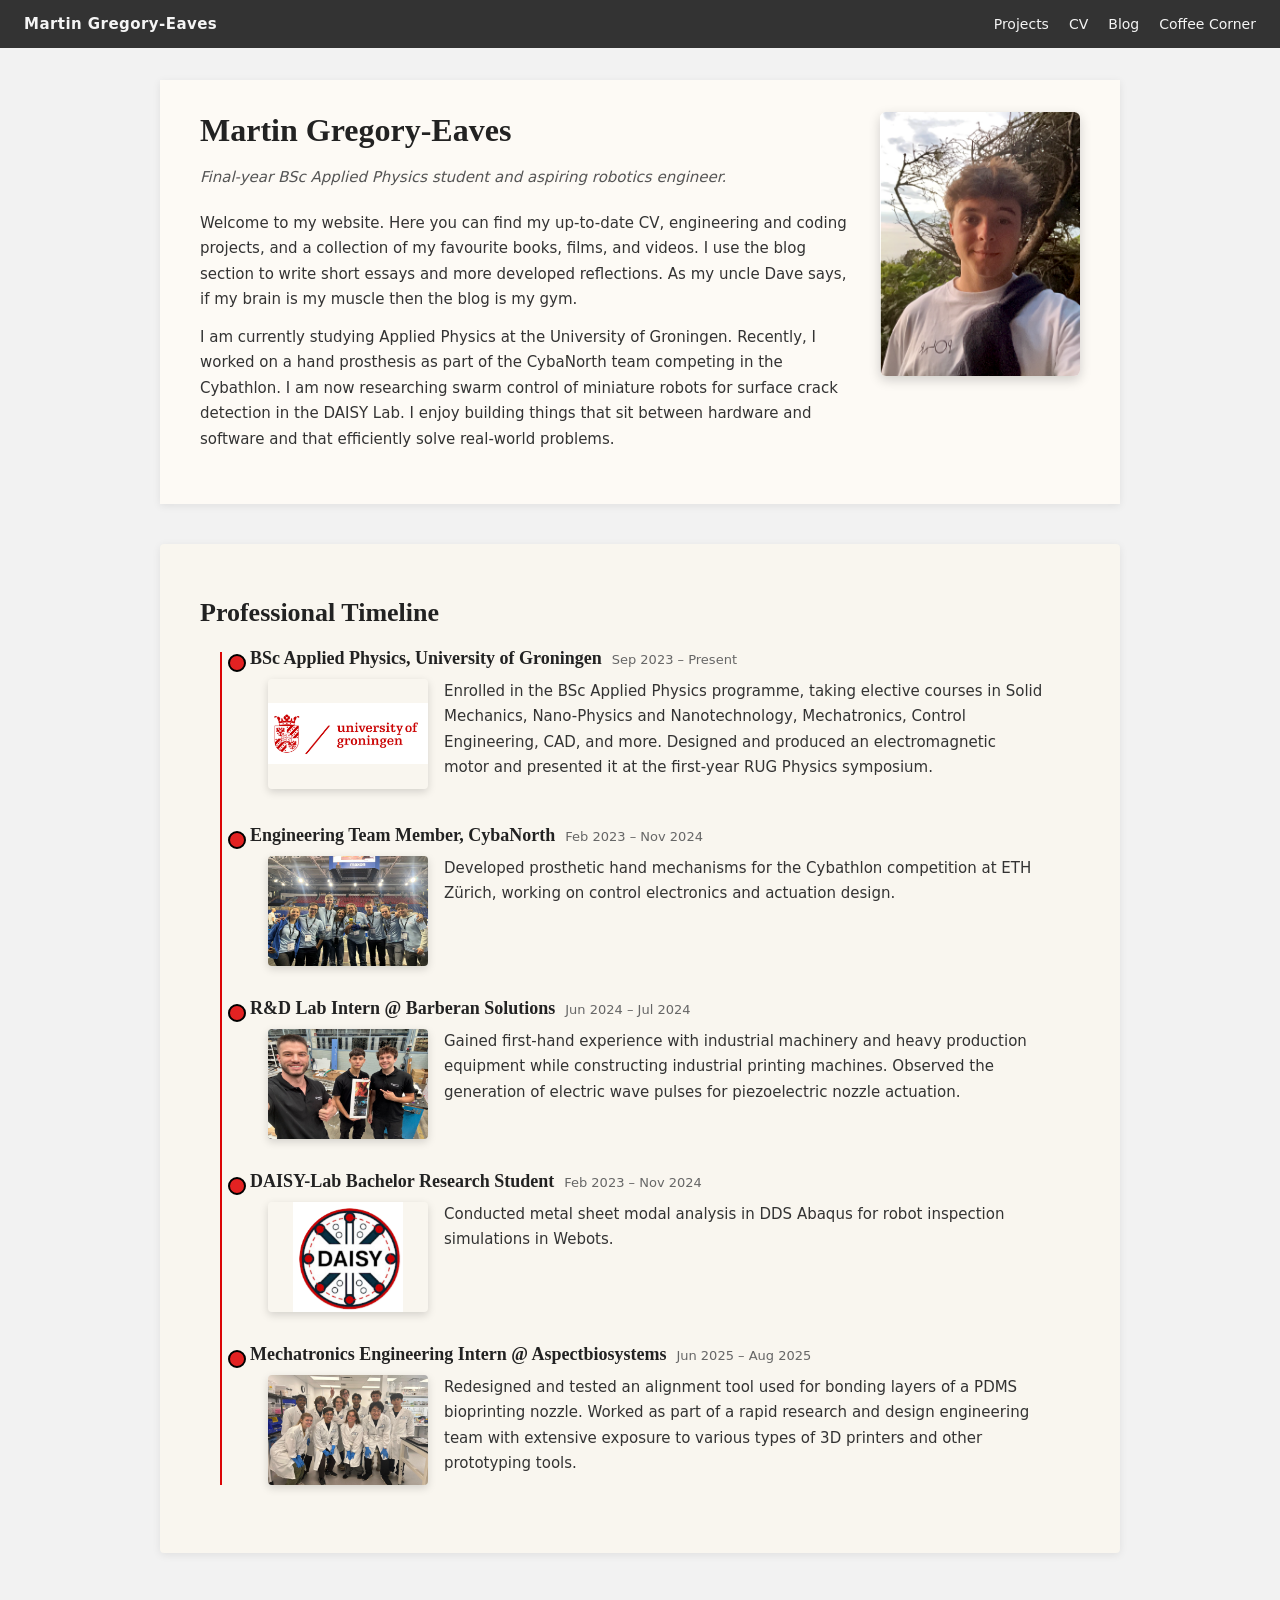
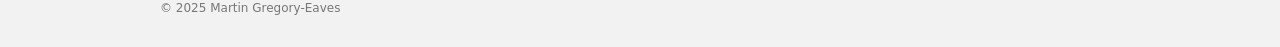
==== index.html @ 1cb5c02c "added DOS project" ====
<!DOCTYPE html>
<html lang="en">
<head>
  <meta charset="UTF-8" />
  <meta name="viewport" content="width=device-width, initial-scale=1.0" />
  <title>Martin Gregory-Eaves</title>
  <style>
    /* ---------- GLOBAL ---------- */
    :root {
      --bg-page: #f2f2f2;
      --bg-content: #fdfaf5;
      --header-bg: #333333;
      --header-text: #f5f5f5;
      --accent: #1e6bb8;
    }

    body {
      margin: 0;
      font-family: -apple-system, BlinkMacSystemFont, "Segoe UI", system-ui, sans-serif;
      background: var(--bg-page);
      color: #222;
    }

    a {
      color: var(--accent);
      text-decoration: none;
    }

    a:hover {
      text-decoration: underline;
    }

    /* ---------- HEADER / NAV ---------- */
    .site-header {
      background: var(--header-bg);
      color: var(--header-text);
      padding: 12px 24px;
      display: flex;
      align-items: center;
      justify-content: space-between;
      font-size: 15px;
    }

    .site-title {
      font-weight: 600;
      letter-spacing: 0.03em;
    }

    .nav {
      display: flex;
      gap: 20px;
    }

    .nav a {
      color: var(--header-text);
      text-decoration: none;
      padding: 4px 0;
      position: relative;
      font-size: 14px;
    }

    /* simple underline hover */
    .nav a::after {
      content: "";
      position: absolute;
      left: 0;
      bottom: -2px;
      width: 0;
      height: 2px;
      background: #ffffff;
      transition: width 0.2s ease;
    }

    .nav a:hover::after {
      width: 100%;
    }

    .nav a.active::after {
      width: 100%;
    }

    /* ---------- MAIN CONTENT ---------- */
    .content-wrapper {
      max-width: 960px;
      margin: 32px auto 40px;
      background: var(--bg-content);
      padding: 32px 40px 40px;
      box-shadow: 0 2px 8px rgba(0,0,0,0.08);
      box-sizing: border-box;
    }

    .intro {
      display: flex;
      gap: 24px;
      align-items: flex-start;
    }

    .intro-text {
      flex: 2;
    }

    .intro-photo {
      flex: 1;
      max-width: 200px;
      border-radius: 6px;
      object-fit: cover;
      filter: grayscale(10%) contrast(1.05); /* slightly “rustic” */
      box-shadow: 0 4px 12px rgba(0,0,0,0.18);
    }

    h1 {
      font-family: "Georgia", "Times New Roman", serif;
      font-weight: 700;
      font-size: 32px;
      margin: 0 0 16px;
      color: #222;
    }

    p {
      line-height: 1.7;
      font-size: 15px;
      margin: 0 0 12px;
      color: #333;
    }

    .tagline {
      font-style: italic;
      margin-bottom: 20px;
      color: #555;
    }

    /* ---------- FOOTER ---------- */
    .site-footer {
      max-width: 960px;
      margin: 0 auto 24px;
      padding: 8px 4px;
      font-size: 12px;
      color: #777;
      text-align: left;
    }

    /* ---------- RESPONSIVE ---------- */
    @media (max-width: 800px) {
      .content-wrapper {
        margin: 16px;
        padding: 24px 20px 28px;
      }
      .intro {
        flex-direction: column;
      }
      
     
      .intro-photo{
        width: clamp(160px, 35vw, 220px);
        aspect-ratio: 4 / 5;
        height: auto;
        object-fit: cover;
        flex: 0 0 auto;
        display: block;
      }

      .site-header {
        flex-direction: column;
        align-items: flex-start;
        gap: 6px;
      }
    }
    /* ===== TIMELINE BOX (SECOND BOX UNDER INTRO) ===== */

:root {
  --timeline-bg: #f9f6ef;   /* ← change this to the color you want */
}

.timeline-box {
  max-width: 960px;
  margin: 0 auto 40px;
  padding: 32px 40px;
  background: var(--timeline-bg);
  box-shadow: 0 2px 8px rgba(0,0,0,0.08);
  border-radius: 4px;
  box-sizing: border-box;
}

.timeline-title {
  font-family: "Georgia", "Times New Roman", serif;
  font-size: 26px;
  margin-bottom: 20px;
}

/* vertical line */
.timeline {
  position: relative;
  margin-left: 20px;   /* more space */
  padding-left: 20px;  /* more padding */
}


.timeline::before {
  content: "";
  position: absolute;
  left: 0;
  top: 4px;
  bottom: 4px;
  width: 2px;
  background: #db0505;
}

.timeline-item {
  position: relative;
  margin-bottom: 32px;
}
/* move title + date to the right of the marker */
.timeline-header {
  display: flex;
  align-items: baseline;
  gap: 12px;
  margin-bottom: 10px;
  margin-left: 10px;      /* <-- key line */
}

/* move the image + paragraph to line up under the title */
.timeline-body {
  display: flex;
  gap: 16px;
  align-items: flex-start;
  margin-left: 28px;      /* <-- key line */
}


.timeline-marker {
  position: absolute;
  left: -12px;        /* slightly left for more room */
  top: 6px;
  width: 14px;
  height: 14px;
  border-radius: 50%;
  background: rgb(227, 34, 34);   /* bullet is now black */
  border: 2px solid black;
}


/* title + date */
.timeline-header {
  display: flex;
  gap: 10px;
  align-items: baseline;
  margin-bottom: 10px;
}

.timeline-header h3 {
  font-family: "Georgia", serif;
  margin: 0;
  font-size: 18px;
}

.timeline-date {
  font-size: 13px;
  color: #666;
}

/* body layout */
.timeline-body {
  display: flex;
  gap: 16px;
  align-items: flex-start;
}

.timeline-img-cont {
  width: 160px;
  height: 110px;
  object-fit: contain;
  border-radius: 4px;
  box-shadow: 0 3px 8px rgba(0,0,0,0.15);
}
.timeline-img-fit {
  width: 160px;
  height: 110px;
  object-fit: fit;
  border-radius: 4px;
  box-shadow: 0 3px 8px rgba(0,0,0,0.15);
}

.timeline-text {
  font-size: 15px;
  line-height: 1.7;
  max-width: 600px;
  color: #333;
}

/* responsive */
@media (max-width: 800px) {
  .timeline-box {
    padding: 24px 20px;
    margin: 16px;
  }
  .timeline-body {
    flex-direction: column;
  }
  .timeline-img {
    width: 100%;
    max-width: 300px;
  }
}

  </style>
</head>
<body>

  <!-- TOP BAR -->
  <header class="site-header">
    <div class="site-title">Martin Gregory-Eaves</div>
    <nav class="nav">
      <a href="projetcts.html ">Projects</a>
      <a href="cv.html">CV</a>
      <a href="blog.html">Blog</a>
      <a href="Coffee_corner.html">Coffee Corner</a>
    </nav>
  </header>

  <!-- MAIN CARD -->
  <main class="content-wrapper">
    <article class="intro">
      <div class="intro-text">
        <h1>Martin Gregory-Eaves</h1>
        <p class="tagline">
          Final-year BSc Applied Physics student and aspiring robotics engineer.
        </p>

        <p>
          Welcome to my website. Here you can find my up-to-date CV, engineering and coding
          projects, and a collection of my favourite books, films, and videos. I use the blog
          section to write short essays and more developed reflections. As my uncle Dave says,
          if my brain is my muscle then the blog is my gym.
        </p>

        <p>
          I am currently studying Applied Physics at the University of Groningen. Recently, I worked on a hand prosthesis as part of the CybaNorth team competing in the Cybathlon. I am now researching swarm control of miniature robots for surface crack detection in the DAISY Lab. I enjoy building things that sit between hardware and software and that efficiently solve real-world problems.
        </p>
      </div>

      <img src="images/croppedselfie.png" alt="Martin Gregory-Eaves" class="intro-photo" />
    </article>
  </main>
  <!-- PROFESSIONAL TIMELINE BOX -->
<section class="timeline-box">
  <h2 class="timeline-title">Professional Timeline</h2>

  <div class="timeline">

    <!-- ITEM 1 (your earliest event goes first) -->
    <div class="timeline-item">
      <div class="timeline-marker"></div>
      <div class="timeline-header">
        <h3>BSc Applied Physics, University of Groningen</h3>
        <span class="timeline-date">Sep 2023 – Present</span>
      </div>
      <div class="timeline-body">
        <img src="images/RUG_logo.png" class="timeline-img-cont">
        <p class="timeline-text">
          Enrolled in the BSc Applied Physics programme, taking elective courses in Solid Mechanics,
          Nano-Physics and Nanotechnology, Mechatronics, Control Engineering, CAD, and more. Designed and
          produced an electromagnetic motor and presented it at the first-year RUG Physics symposium.
        </p>
      </div>
    </div>

    <!-- ITEM 2 -->
    <div class="timeline-item">
      <div class="timeline-marker"></div>
      <div class="timeline-header">
        <h3>Engineering Team Member, CybaNorth</h3>
        <span class="timeline-date">Feb 2023 – Nov 2024</span>
      </div>
      <div class="timeline-body">
        <img src="images/CybaNorth.jpeg" class="timeline-img-fit">
        <p class="timeline-text">
          Developed prosthetic hand mechanisms for the Cybathlon competition at ETH Zürich,
          working on control electronics and actuation design.
        </p>
      </div>
    </div>

    <div class="timeline-item">
      <div class="timeline-marker"></div>
      <div class="timeline-header">
        <h3>R&D Lab Intern @ Barberan Solutions</h3>
        <span class="timeline-date">Jun 2024 – Jul 2024</span>
      </div>
      <div class="timeline-body">
        <img src="images/barberan.jpeg" class="timeline-img-fit">
        <p class="timeline-text">
          Gained first-hand experience with industrial machinery and heavy production equipment while constructing industrial printing machines. Observed the generation of electric wave pulses for piezoelectric nozzle actuation.
        </p>
      </div>
    </div>

    <div class="timeline-item">
      <div class="timeline-marker"></div>
      <div class="timeline-header">
        <h3>DAISY-Lab Bachelor Research Student</h3>
        <span class="timeline-date">Feb 2023 – Nov 2024</span>
      </div>
      <div class="timeline-body">
        <img src="images/DAISY_logo.png" class="timeline-img-cont">
        <p class="timeline-text">
          Conducted metal sheet modal analysis in DDS Abaqus for robot inspection simulations in Webots.
          
        </p>
      </div>
    </div>

    <!-- ITEM 3 -->
    <div class="timeline-item">
      <div class="timeline-marker"></div>
      <div class="timeline-header">
        <h3>Mechatronics Engineering Intern @ Aspectbiosystems</h3>
        <span class="timeline-date">Jun 2025 – Aug 2025</span>
      </div>
      <div class="timeline-body">
        <img src="images/aspect_group.jpeg" class="timeline-img-fit">
        <p class="timeline-text">
          Redesigned and tested an alignment tool used for bonding layers of a PDMS bioprinting nozzle. Worked as part of a rapid research and design engineering team with extensive exposure to various types of 3D printers and other prototyping tools.
        </p>
      </div>
    </div>

  </div>
</section>


  <footer class="site-footer">
    © 2025 Martin Gregory-Eaves
  </footer>

</body>
</html>
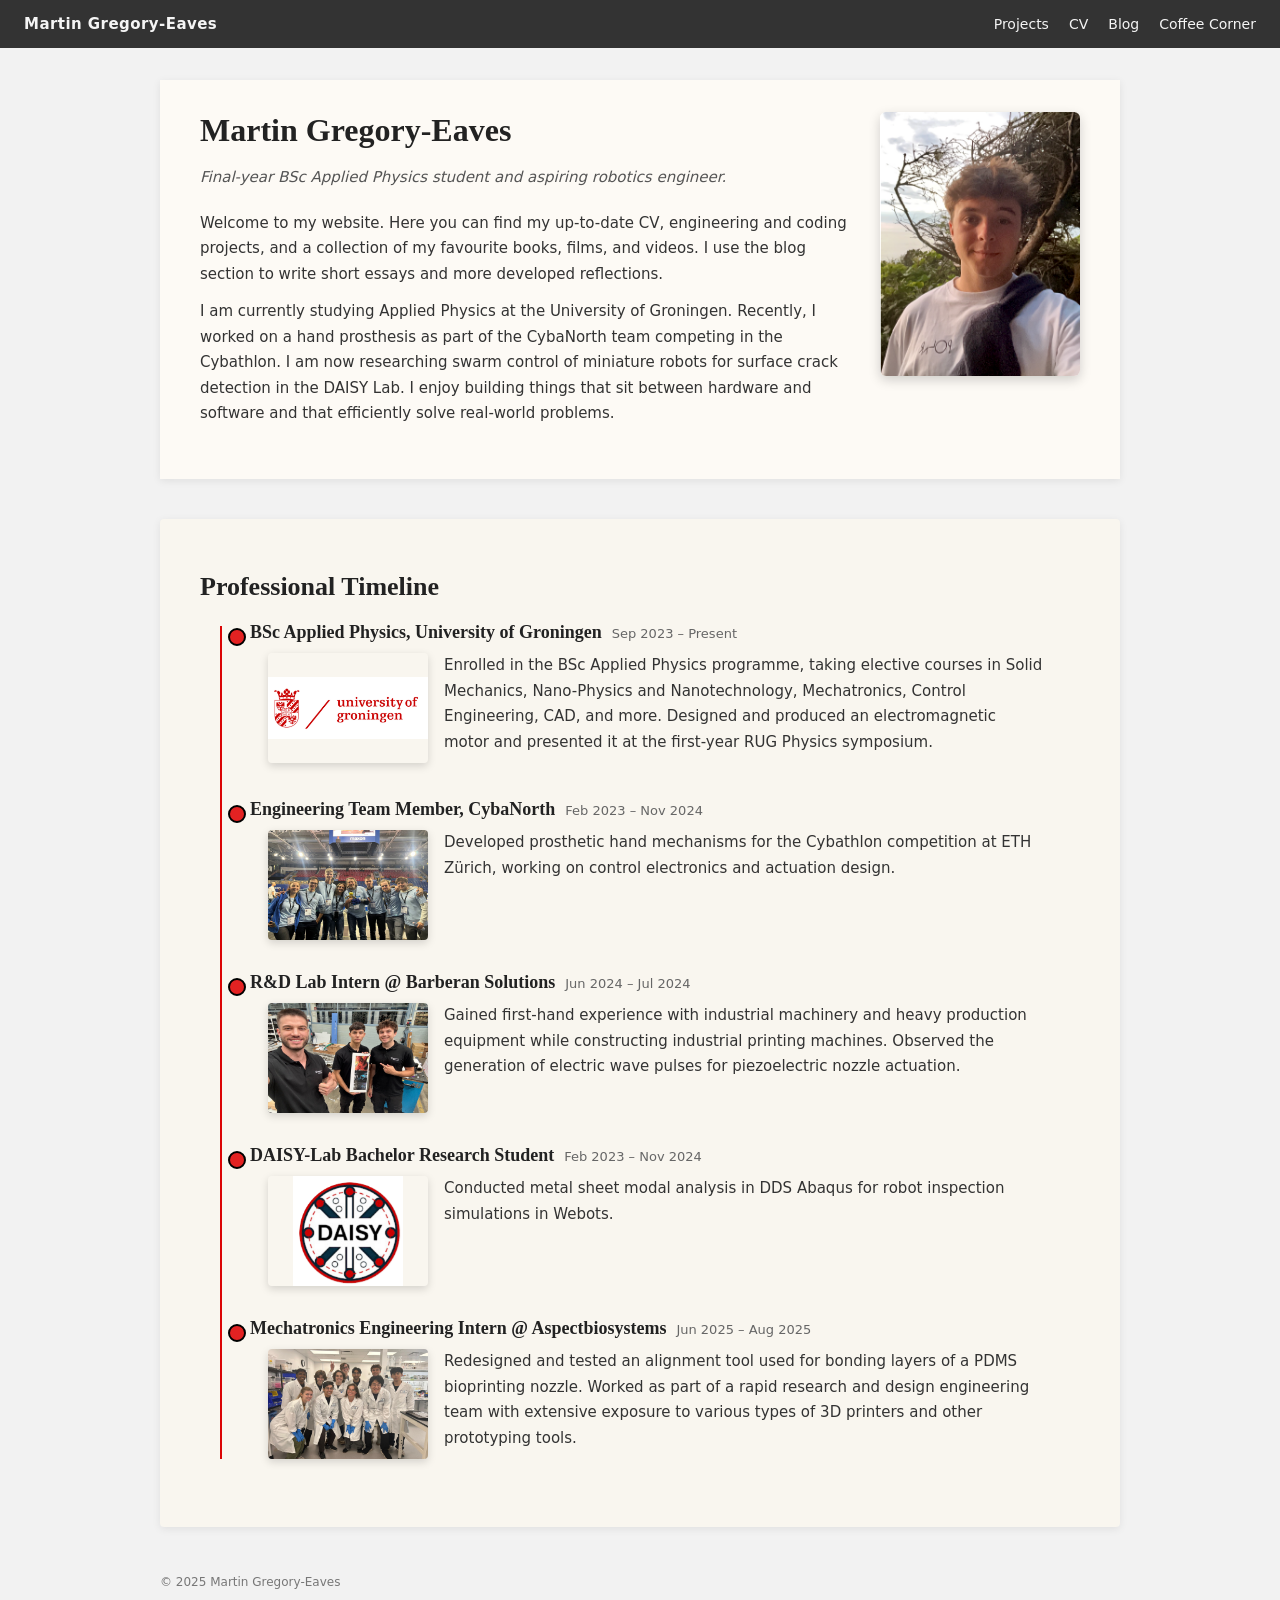
==== commit 11009e4d: "adjusted the dos bit" ====
--- a/index.html
+++ b/index.html
@@ -329,8 +329,7 @@
         <p>
           Welcome to my website. Here you can find my up-to-date CV, engineering and coding
           projects, and a collection of my favourite books, films, and videos. I use the blog
-          section to write short essays and more developed reflections. As my uncle Dave says,
-          if my brain is my muscle then the blog is my gym.
+          section to write short essays and more developed reflections.
         </p>
 
         <p>
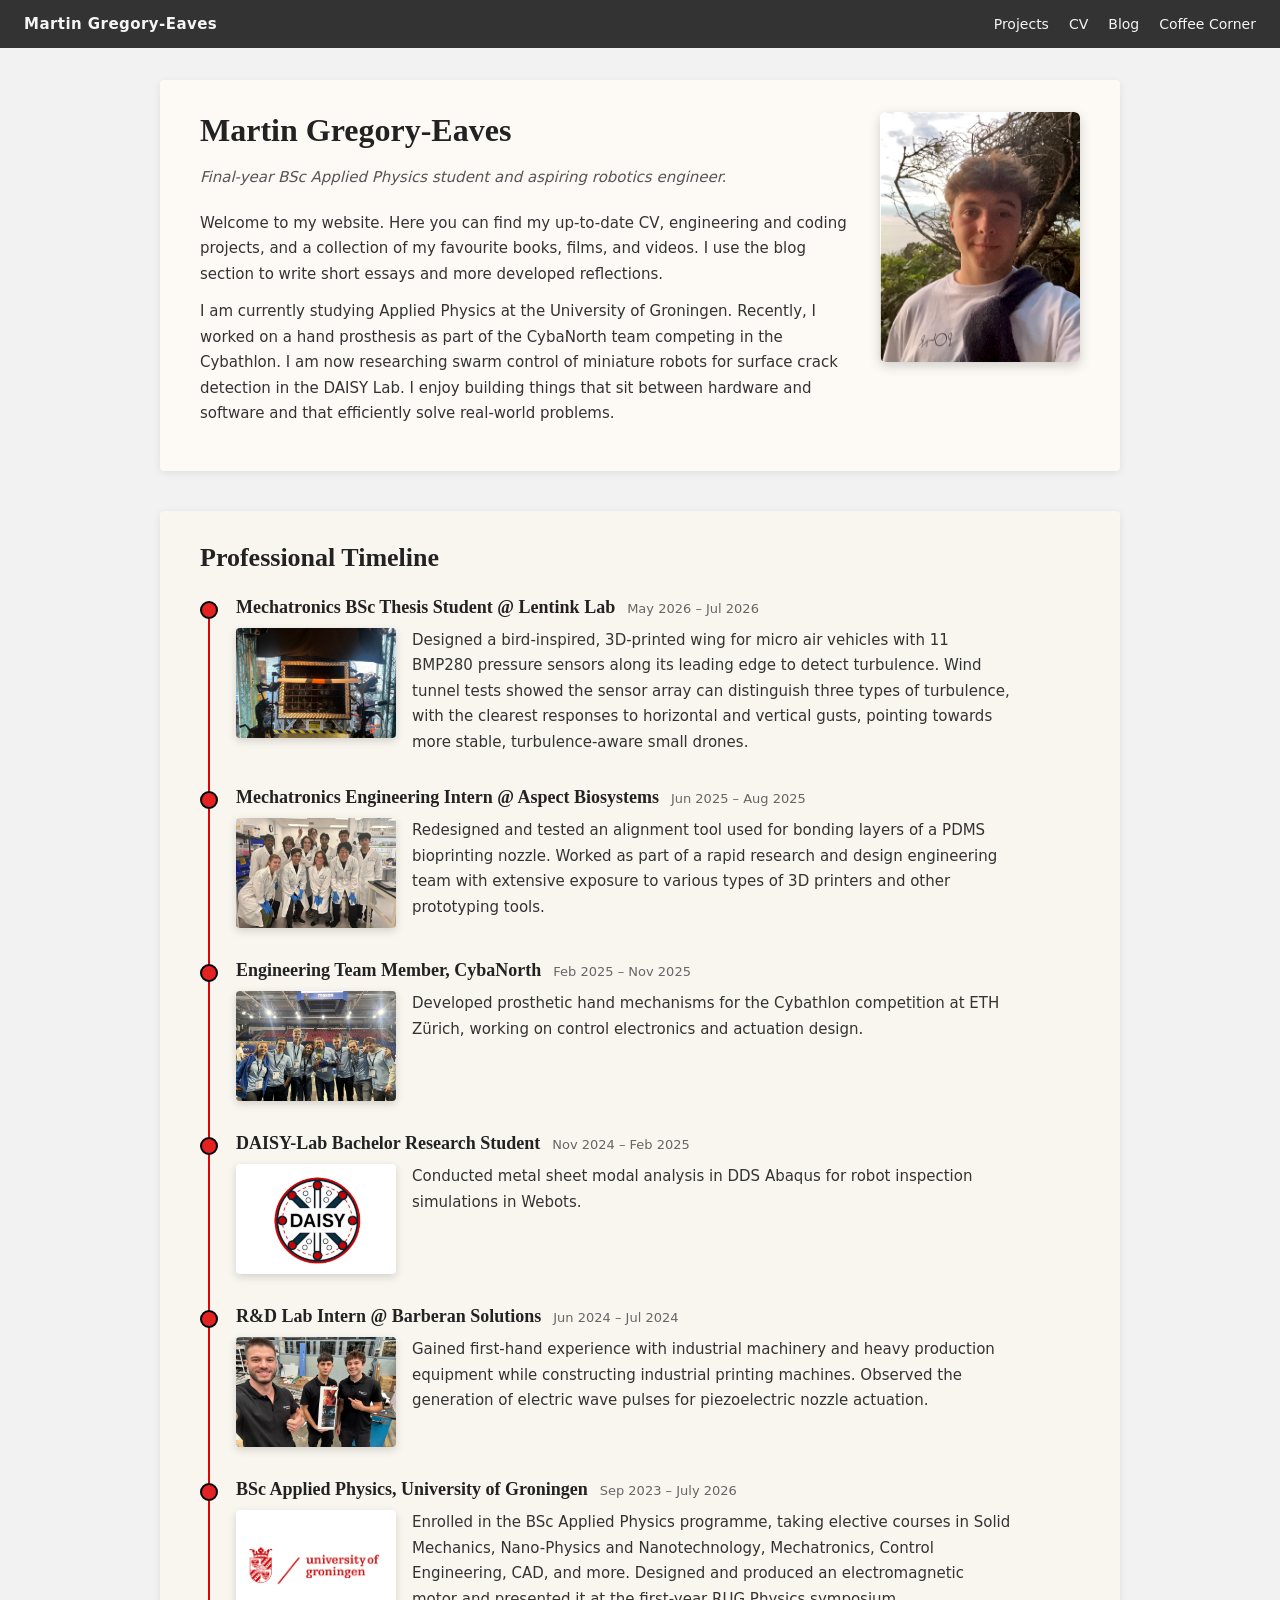
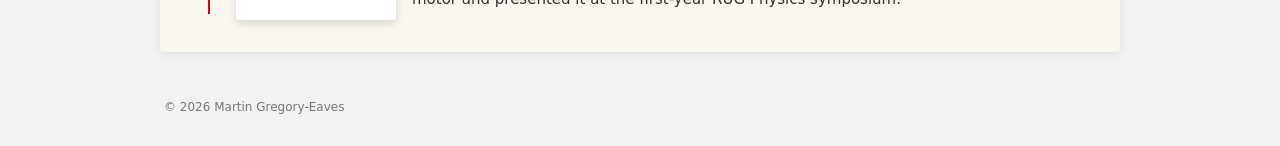
==== commit 1f374c54: "updated commit" ====
--- a/index.html
+++ b/index.html
@@ -5,20 +5,43 @@
   <meta name="viewport" content="width=device-width, initial-scale=1.0" />
   <title>Martin Gregory-Eaves</title>
   <style>
-    /* ---------- GLOBAL ---------- */
+    /* ---------- DESIGN TOKENS ---------- */
     :root {
       --bg-page: #f2f2f2;
       --bg-content: #fdfaf5;
+      --bg-timeline: #f9f6ef;
       --header-bg: #333333;
       --header-text: #f5f5f5;
       --accent: #1e6bb8;
+      --timeline-red: #db0505;
+      --text: #222;
+      --text-body: #333;
+      --text-muted: #666;
+      --shadow-card: 0 2px 8px rgba(0, 0, 0, 0.08);
+      --shadow-img: 0 3px 8px rgba(0, 0, 0, 0.15);
+      --ease: 0.2s ease;
+    }
+
+    /* ---------- GLOBAL ---------- */
+    *, *::before, *::after {
+      box-sizing: border-box;
+    }
+
+    html {
+      scroll-behavior: smooth;
     }
 
     body {
       margin: 0;
       font-family: -apple-system, BlinkMacSystemFont, "Segoe UI", system-ui, sans-serif;
       background: var(--bg-page);
-      color: #222;
+      color: var(--text);
+      -webkit-font-smoothing: antialiased;
+    }
+
+    img {
+      display: block;
+      max-width: 100%;
     }
 
     a {
@@ -30,14 +53,30 @@
       text-decoration: underline;
     }
 
+    h1, h2, h3 {
+      font-family: Georgia, "Times New Roman", serif;
+      color: var(--text);
+    }
+
+    p {
+      line-height: 1.7;
+      font-size: 15px;
+      margin: 0 0 12px;
+      color: var(--text-body);
+    }
+
     /* ---------- HEADER / NAV ---------- */
     .site-header {
+      position: sticky;
+      top: 0;
+      z-index: 10;
       background: var(--header-bg);
       color: var(--header-text);
       padding: 12px 24px;
       display: flex;
       align-items: center;
       justify-content: space-between;
+      gap: 12px;
       font-size: 15px;
     }
 
@@ -48,45 +87,51 @@
 
     .nav {
       display: flex;
+      flex-wrap: wrap;
       gap: 20px;
     }
 
     .nav a {
+      position: relative;
+      padding: 4px 0;
+      font-size: 14px;
       color: var(--header-text);
       text-decoration: none;
-      padding: 4px 0;
-      position: relative;
-      font-size: 14px;
-    }
-
-    /* simple underline hover */
+    }
+
+    /* animated underline */
     .nav a::after {
       content: "";
       position: absolute;
       left: 0;
       bottom: -2px;
-      width: 0;
+      width: 100%;
       height: 2px;
-      background: #ffffff;
-      transition: width 0.2s ease;
-    }
-
-    .nav a:hover::after {
-      width: 100%;
-    }
-
+      background: #fff;
+      transform: scaleX(0);
+      transform-origin: left;
+      transition: transform var(--ease);
+    }
+
+    .nav a:hover::after,
+    .nav a:focus-visible::after,
     .nav a.active::after {
-      width: 100%;
-    }
-
-    /* ---------- MAIN CONTENT ---------- */
+      transform: scaleX(1);
+    }
+
+    /* ---------- SHARED CARD ---------- */
+    .card {
+      max-width: 960px;
+      margin: 0 auto 40px;
+      padding: 32px 40px;
+      box-shadow: var(--shadow-card);
+      border-radius: 4px;
+    }
+
+    /* ---------- INTRO ---------- */
     .content-wrapper {
-      max-width: 960px;
-      margin: 32px auto 40px;
+      margin-top: 32px;
       background: var(--bg-content);
-      padding: 32px 40px 40px;
-      box-shadow: 0 2px 8px rgba(0,0,0,0.08);
-      box-sizing: border-box;
     }
 
     .intro {
@@ -104,29 +149,126 @@
       max-width: 200px;
       border-radius: 6px;
       object-fit: cover;
-      filter: grayscale(10%) contrast(1.05); /* slightly “rustic” */
-      box-shadow: 0 4px 12px rgba(0,0,0,0.18);
+      filter: grayscale(10%) contrast(1.05);
+      box-shadow: 0 4px 12px rgba(0, 0, 0, 0.18);
     }
 
     h1 {
-      font-family: "Georgia", "Times New Roman", serif;
+      font-size: 32px;
       font-weight: 700;
-      font-size: 32px;
       margin: 0 0 16px;
-      color: #222;
-    }
-
-    p {
-      line-height: 1.7;
-      font-size: 15px;
-      margin: 0 0 12px;
-      color: #333;
     }
 
     .tagline {
       font-style: italic;
       margin-bottom: 20px;
       color: #555;
+    }
+
+    /* ---------- TIMELINE ---------- */
+    .timeline-box {
+      background: var(--bg-timeline);
+    }
+
+    .timeline-title {
+      font-size: 26px;
+      margin: 0 0 24px;
+    }
+
+    .timeline {
+      position: relative;
+      list-style: none;
+      margin: 0 0 0 8px;
+      padding: 0 0 0 28px;
+    }
+
+    /* vertical line */
+    .timeline::before {
+      content: "";
+      position: absolute;
+      left: 0;
+      top: 6px;
+      bottom: 6px;
+      width: 2px;
+      background: var(--timeline-red);
+    }
+
+    .timeline-item {
+      position: relative;
+      margin-bottom: 32px;
+    }
+
+    .timeline-item:last-child {
+      margin-bottom: 0;
+    }
+
+    /* marker centred on the line */
+    .timeline-marker {
+      position: absolute;
+      left: -36px;          /* -28px padding + 1px line centre - 9px half marker */
+      top: 4px;
+      width: 18px;
+      height: 18px;
+      border-radius: 50%;
+      background: #e32222;
+      border: 2px solid #000;
+      transition: transform var(--ease);
+    }
+
+    .timeline-item:hover .timeline-marker {
+      transform: scale(1.15);
+    }
+
+    .timeline-header {
+      display: flex;
+      flex-wrap: wrap;
+      align-items: baseline;
+      column-gap: 12px;
+      row-gap: 2px;
+      margin-bottom: 10px;
+    }
+
+    .timeline-header h3 {
+      margin: 0;
+      font-size: 18px;
+    }
+
+    .timeline-date {
+      font-size: 13px;
+      color: var(--text-muted);
+      white-space: nowrap;
+    }
+
+    .timeline-body {
+      display: flex;
+      gap: 16px;
+      align-items: flex-start;
+    }
+
+    .timeline-img {
+      flex: 0 0 160px;
+      width: 160px;
+      height: 110px;
+      object-fit: cover;          /* photos fill the frame */
+      border-radius: 4px;
+      box-shadow: var(--shadow-img);
+      transition: transform var(--ease), box-shadow var(--ease);
+    }
+
+    .timeline-img--logo {
+      object-fit: contain;        /* logos are never cropped */
+      background: #fff;
+      padding: 8px;
+    }
+
+    .timeline-item:hover .timeline-img {
+      transform: translateY(-2px);
+      box-shadow: 0 6px 14px rgba(0, 0, 0, 0.18);
+    }
+
+    .timeline-text {
+      max-width: 600px;
+      margin: 0;
     }
 
     /* ---------- FOOTER ---------- */
@@ -136,172 +278,55 @@
       padding: 8px 4px;
       font-size: 12px;
       color: #777;
-      text-align: left;
     }
 
     /* ---------- RESPONSIVE ---------- */
     @media (max-width: 800px) {
-      .content-wrapper {
-        margin: 16px;
-        padding: 24px 20px 28px;
-      }
-      .intro {
-        flex-direction: column;
-      }
-      
-     
-      .intro-photo{
-        width: clamp(160px, 35vw, 220px);
-        aspect-ratio: 4 / 5;
-        height: auto;
-        object-fit: cover;
-        flex: 0 0 auto;
-        display: block;
-      }
-
       .site-header {
         flex-direction: column;
         align-items: flex-start;
         gap: 6px;
       }
-    }
-    /* ===== TIMELINE BOX (SECOND BOX UNDER INTRO) ===== */
-
-:root {
-  --timeline-bg: #f9f6ef;   /* ← change this to the color you want */
-}
-
-.timeline-box {
-  max-width: 960px;
-  margin: 0 auto 40px;
-  padding: 32px 40px;
-  background: var(--timeline-bg);
-  box-shadow: 0 2px 8px rgba(0,0,0,0.08);
-  border-radius: 4px;
-  box-sizing: border-box;
-}
-
-.timeline-title {
-  font-family: "Georgia", "Times New Roman", serif;
-  font-size: 26px;
-  margin-bottom: 20px;
-}
-
-/* vertical line */
-.timeline {
-  position: relative;
-  margin-left: 20px;   /* more space */
-  padding-left: 20px;  /* more padding */
-}
-
-
-.timeline::before {
-  content: "";
-  position: absolute;
-  left: 0;
-  top: 4px;
-  bottom: 4px;
-  width: 2px;
-  background: #db0505;
-}
-
-.timeline-item {
-  position: relative;
-  margin-bottom: 32px;
-}
-/* move title + date to the right of the marker */
-.timeline-header {
-  display: flex;
-  align-items: baseline;
-  gap: 12px;
-  margin-bottom: 10px;
-  margin-left: 10px;      /* <-- key line */
-}
-
-/* move the image + paragraph to line up under the title */
-.timeline-body {
-  display: flex;
-  gap: 16px;
-  align-items: flex-start;
-  margin-left: 28px;      /* <-- key line */
-}
-
-
-.timeline-marker {
-  position: absolute;
-  left: -12px;        /* slightly left for more room */
-  top: 6px;
-  width: 14px;
-  height: 14px;
-  border-radius: 50%;
-  background: rgb(227, 34, 34);   /* bullet is now black */
-  border: 2px solid black;
-}
-
-
-/* title + date */
-.timeline-header {
-  display: flex;
-  gap: 10px;
-  align-items: baseline;
-  margin-bottom: 10px;
-}
-
-.timeline-header h3 {
-  font-family: "Georgia", serif;
-  margin: 0;
-  font-size: 18px;
-}
-
-.timeline-date {
-  font-size: 13px;
-  color: #666;
-}
-
-/* body layout */
-.timeline-body {
-  display: flex;
-  gap: 16px;
-  align-items: flex-start;
-}
-
-.timeline-img-cont {
-  width: 160px;
-  height: 110px;
-  object-fit: contain;
-  border-radius: 4px;
-  box-shadow: 0 3px 8px rgba(0,0,0,0.15);
-}
-.timeline-img-fit {
-  width: 160px;
-  height: 110px;
-  object-fit: fit;
-  border-radius: 4px;
-  box-shadow: 0 3px 8px rgba(0,0,0,0.15);
-}
-
-.timeline-text {
-  font-size: 15px;
-  line-height: 1.7;
-  max-width: 600px;
-  color: #333;
-}
-
-/* responsive */
-@media (max-width: 800px) {
-  .timeline-box {
-    padding: 24px 20px;
-    margin: 16px;
-  }
-  .timeline-body {
-    flex-direction: column;
-  }
-  .timeline-img {
-    width: 100%;
-    max-width: 300px;
-  }
-}
-
+
+      .card {
+        margin: 16px;
+        padding: 24px 20px;
+      }
+
+      .intro {
+        flex-direction: column;
+      }
+
+      .intro-photo {
+        flex: 0 0 auto;
+        width: clamp(160px, 35vw, 220px);
+        max-width: none;
+        aspect-ratio: 4 / 5;
+        height: auto;
+      }
+
+      .timeline-body {
+        flex-direction: column;
+      }
+
+      .timeline-img {
+        flex: none;
+        width: 100%;
+        max-width: 300px;
+        height: auto;
+        aspect-ratio: 16 / 11;
+      }
+
+      .site-footer {
+        padding: 8px 20px;
+      }
+    }
+
+    /* respect users who prefer less motion */
+    @media (prefers-reduced-motion: reduce) {
+      html { scroll-behavior: auto; }
+      *, *::before, *::after { transition: none !important; }
+    }
   </style>
 </head>
 <body>
@@ -310,15 +335,15 @@
   <header class="site-header">
     <div class="site-title">Martin Gregory-Eaves</div>
     <nav class="nav">
-      <a href="projetcts.html ">Projects</a>
+      <a href="projetcts.html">Projects</a>
       <a href="cv.html">CV</a>
       <a href="blog.html">Blog</a>
       <a href="Coffee_corner.html">Coffee Corner</a>
     </nav>
   </header>
 
-  <!-- MAIN CARD -->
-  <main class="content-wrapper">
+  <!-- INTRO CARD -->
+  <main class="card content-wrapper">
     <article class="intro">
       <div class="intro-text">
         <h1>Martin Gregory-Eaves</h1>
@@ -333,103 +358,158 @@
         </p>
 
         <p>
-          I am currently studying Applied Physics at the University of Groningen. Recently, I worked on a hand prosthesis as part of the CybaNorth team competing in the Cybathlon. I am now researching swarm control of miniature robots for surface crack detection in the DAISY Lab. I enjoy building things that sit between hardware and software and that efficiently solve real-world problems.
+          I am currently studying Applied Physics at the University of Groningen. Recently, I worked
+          on a hand prosthesis as part of the CybaNorth team competing in the Cybathlon. I am now
+          researching swarm control of miniature robots for surface crack detection in the DAISY Lab.
+          I enjoy building things that sit between hardware and software and that efficiently solve
+          real-world problems.
         </p>
       </div>
 
-      <img src="images/croppedselfie.png" alt="Martin Gregory-Eaves" class="intro-photo" />
+      <img src="images/croppedselfie.png" alt="Martin Gregory-Eaves" class="intro-photo"
+           width="200" height="250" />
     </article>
   </main>
-  <!-- PROFESSIONAL TIMELINE BOX -->
-<section class="timeline-box">
-  <h2 class="timeline-title">Professional Timeline</h2>
-
-  <div class="timeline">
-
-    <!-- ITEM 1 (your earliest event goes first) -->
-    <div class="timeline-item">
-      <div class="timeline-marker"></div>
-      <div class="timeline-header">
-        <h3>BSc Applied Physics, University of Groningen</h3>
-        <span class="timeline-date">Sep 2023 – Present</span>
-      </div>
-      <div class="timeline-body">
-        <img src="images/RUG_logo.png" class="timeline-img-cont">
-        <p class="timeline-text">
-          Enrolled in the BSc Applied Physics programme, taking elective courses in Solid Mechanics,
-          Nano-Physics and Nanotechnology, Mechatronics, Control Engineering, CAD, and more. Designed and
-          produced an electromagnetic motor and presented it at the first-year RUG Physics symposium.
-        </p>
-      </div>
-    </div>
-
-    <!-- ITEM 2 -->
-    <div class="timeline-item">
-      <div class="timeline-marker"></div>
-      <div class="timeline-header">
-        <h3>Engineering Team Member, CybaNorth</h3>
-        <span class="timeline-date">Feb 2023 – Nov 2024</span>
-      </div>
-      <div class="timeline-body">
-        <img src="images/CybaNorth.jpeg" class="timeline-img-fit">
-        <p class="timeline-text">
-          Developed prosthetic hand mechanisms for the Cybathlon competition at ETH Zürich,
-          working on control electronics and actuation design.
-        </p>
-      </div>
-    </div>
-
-    <div class="timeline-item">
-      <div class="timeline-marker"></div>
-      <div class="timeline-header">
-        <h3>R&D Lab Intern @ Barberan Solutions</h3>
-        <span class="timeline-date">Jun 2024 – Jul 2024</span>
-      </div>
-      <div class="timeline-body">
-        <img src="images/barberan.jpeg" class="timeline-img-fit">
-        <p class="timeline-text">
-          Gained first-hand experience with industrial machinery and heavy production equipment while constructing industrial printing machines. Observed the generation of electric wave pulses for piezoelectric nozzle actuation.
-        </p>
-      </div>
-    </div>
-
-    <div class="timeline-item">
-      <div class="timeline-marker"></div>
-      <div class="timeline-header">
-        <h3>DAISY-Lab Bachelor Research Student</h3>
-        <span class="timeline-date">Feb 2023 – Nov 2024</span>
-      </div>
-      <div class="timeline-body">
-        <img src="images/DAISY_logo.png" class="timeline-img-cont">
-        <p class="timeline-text">
-          Conducted metal sheet modal analysis in DDS Abaqus for robot inspection simulations in Webots.
-          
-        </p>
-      </div>
-    </div>
-
-    <!-- ITEM 3 -->
-    <div class="timeline-item">
-      <div class="timeline-marker"></div>
-      <div class="timeline-header">
-        <h3>Mechatronics Engineering Intern @ Aspectbiosystems</h3>
-        <span class="timeline-date">Jun 2025 – Aug 2025</span>
-      </div>
-      <div class="timeline-body">
-        <img src="images/aspect_group.jpeg" class="timeline-img-fit">
-        <p class="timeline-text">
-          Redesigned and tested an alignment tool used for bonding layers of a PDMS bioprinting nozzle. Worked as part of a rapid research and design engineering team with extensive exposure to various types of 3D printers and other prototyping tools.
-        </p>
-      </div>
-    </div>
-
-  </div>
-</section>
-
+
+  <!-- PROFESSIONAL TIMELINE (newest first) -->
+  <section class="card timeline-box">
+    <h2 class="timeline-title">Professional Timeline</h2>
+
+    <ol class="timeline">
+
+      <li class="timeline-item">
+        <span class="timeline-marker" aria-hidden="true"></span>
+        <div class="timeline-header">
+          <h3>Mechatronics BSc Thesis Student @ Lentink Lab</h3>
+          <span class="timeline-date">May 2026 – Jul 2026</span>
+        </div>
+        <div class="timeline-body">
+          <img src="images/Flyer_Lentnik.jpeg" alt="Bird-inspired sensor wing project flyer"
+               class="timeline-img" width="160" height="110" loading="lazy" />
+          <p class="timeline-text">
+            Designed a bird-inspired, 3D-printed wing for micro air vehicles with 11 BMP280 pressure
+            sensors along its leading edge to detect turbulence. Wind tunnel tests showed the sensor
+            array can distinguish three types of turbulence, with the clearest responses to horizontal
+            and vertical gusts, pointing towards more stable, turbulence-aware small drones.
+          </p>
+        </div>
+      </li>
+
+      <li class="timeline-item">
+        <span class="timeline-marker" aria-hidden="true"></span>
+        <div class="timeline-header">
+          <h3>Mechatronics Engineering Intern @ Aspect Biosystems</h3>
+          <span class="timeline-date">Jun 2025 – Aug 2025</span>
+        </div>
+        <div class="timeline-body">
+          <img src="images/aspect_group.jpeg" alt="Aspect Biosystems team"
+               class="timeline-img" width="160" height="110" loading="lazy" />
+          <p class="timeline-text">
+            Redesigned and tested an alignment tool used for bonding layers of a PDMS bioprinting
+            nozzle. Worked as part of a rapid research and design engineering team with extensive
+            exposure to various types of 3D printers and other prototyping tools.
+          </p>
+        </div>
+      </li>
+
+      <li class="timeline-item">
+        <span class="timeline-marker" aria-hidden="true"></span>
+        <div class="timeline-header">
+          <h3>R&amp;D Lab Intern @ Barberan Solutions</h3>
+          <span class="timeline-date">Jun 2024 – Jul 2024</span>
+        </div>
+        <div class="timeline-body">
+          <img src="images/barberan.jpeg" alt="Barberan industrial printing machine"
+               class="timeline-img" width="160" height="110" loading="lazy" />
+          <p class="timeline-text">
+            Gained first-hand experience with industrial machinery and heavy production equipment
+            while constructing industrial printing machines. Observed the generation of electric wave
+            pulses for piezoelectric nozzle actuation.
+          </p>
+        </div>
+      </li>
+
+      <li class="timeline-item">
+        <span class="timeline-marker" aria-hidden="true"></span>
+        <div class="timeline-header">
+          <h3>BSc Applied Physics, University of Groningen</h3>
+          <span class="timeline-date">Sep 2023 – July 2026</span>
+        </div>
+        <div class="timeline-body">
+          <img src="images/RUG_logo.png" alt="University of Groningen logo"
+               class="timeline-img timeline-img--logo" width="160" height="110" loading="lazy" />
+          <p class="timeline-text">
+            Enrolled in the BSc Applied Physics programme, taking elective courses in Solid Mechanics,
+            Nano-Physics and Nanotechnology, Mechatronics, Control Engineering, CAD, and more. Designed
+            and produced an electromagnetic motor and presented it at the first-year RUG Physics
+            symposium.
+          </p>
+        </div>
+      </li>
+
+      <li class="timeline-item">
+        <span class="timeline-marker" aria-hidden="true"></span>
+        <div class="timeline-header">
+          <h3>Engineering Team Member, CybaNorth</h3>
+          <span class="timeline-date">Feb 2025 – Nov 2025</span>
+        </div>
+        <div class="timeline-body">
+          <img src="images/CybaNorth.jpeg" alt="CybaNorth prosthetic hand"
+               class="timeline-img" width="160" height="110" loading="lazy" />
+          <p class="timeline-text">
+            Developed prosthetic hand mechanisms for the Cybathlon competition at ETH Zürich,
+            working on control electronics and actuation design.
+          </p>
+        </div>
+      </li>
+
+      <!-- NOTE: these dates are identical to CybaNorth's – just fix the date text, the order updates itself -->
+      <li class="timeline-item">
+        <span class="timeline-marker" aria-hidden="true"></span>
+        <div class="timeline-header">
+          <h3>DAISY-Lab Bachelor Research Student</h3>
+          <span class="timeline-date">Nov 2024 – Feb 2025</span>
+        </div>
+        <div class="timeline-body">
+          <img src="images/DAISY_logo.png" alt="DAISY Lab logo"
+               class="timeline-img timeline-img--logo" width="160" height="110" loading="lazy" />
+          <p class="timeline-text">
+            Conducted metal sheet modal analysis in DDS Abaqus for robot inspection simulations
+            in Webots.
+          </p>
+        </div>
+      </li>
+
+    </ol>
+  </section>
 
   <footer class="site-footer">
-    © 2025 Martin Gregory-Eaves
+    © 2026 Martin Gregory-Eaves
   </footer>
 
+  <script>
+    /* Sorts the timeline newest-first using the START date written in each
+       .timeline-date (e.g. "May 2026 – Jul 2026"). Just edit the date text;
+       the order updates automatically. Format: "Mon YYYY" (Jan, Feb, ... Dec). */
+    (function () {
+      const months = { jan: 0, feb: 1, mar: 2, apr: 3, may: 4, jun: 5,
+                       jul: 6, aug: 7, sep: 8, oct: 9, nov: 10, dec: 11 };
+
+      function startValue(item) {
+        const el = item.querySelector(".timeline-date");
+        const match = el && el.textContent.trim().match(/^([A-Za-z]{3})[a-z]*\.?\s+(\d{4})/);
+        if (!match) return -Infinity;               // unreadable dates go to the bottom
+        const month = months[match[1].toLowerCase()] ?? 0;
+        return Number(match[2]) * 12 + month;
+      }
+
+      document.querySelectorAll(".timeline").forEach(function (list) {
+        Array.from(list.querySelectorAll(":scope > .timeline-item"))
+          .sort(function (a, b) { return startValue(b) - startValue(a); })
+          .forEach(function (item) { list.appendChild(item); });
+      });
+    })();
+  </script>
+
 </body>
-</html>
+</html>
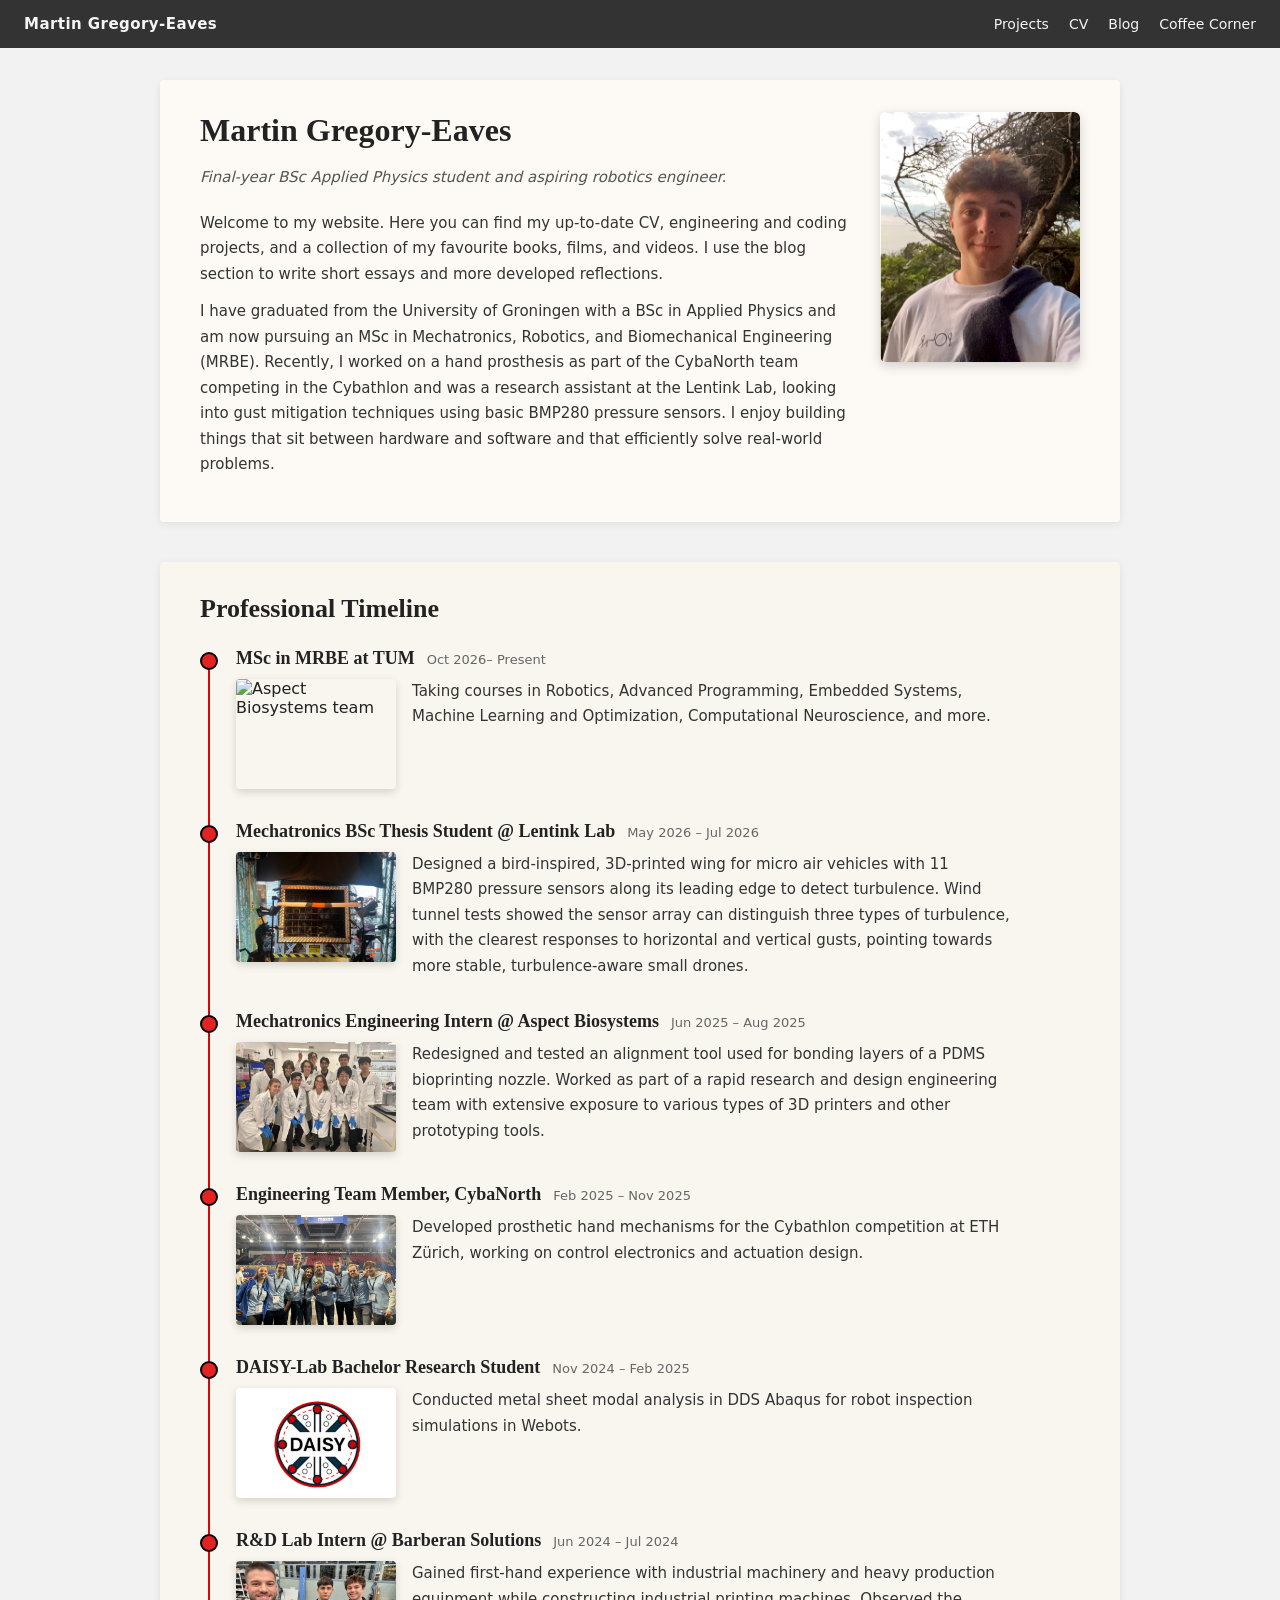
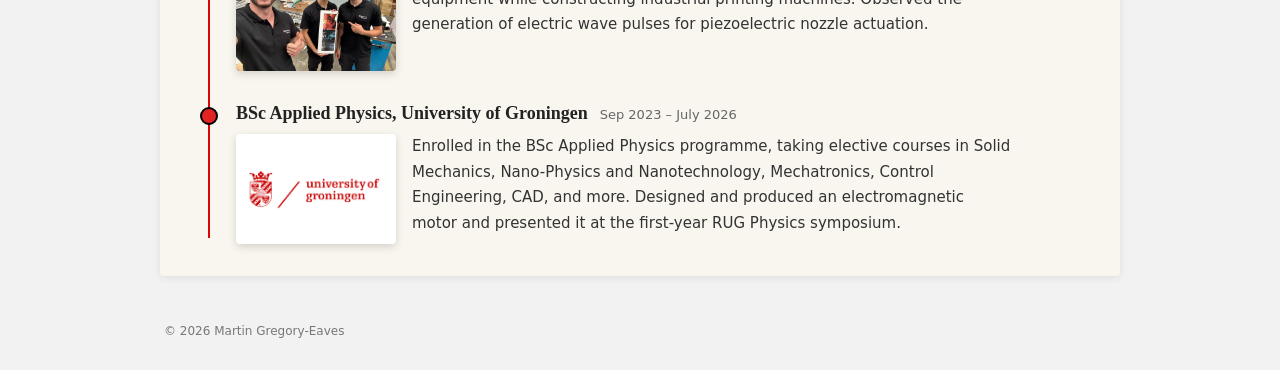
==== commit 905a4943: "intro page and cv" ====
--- a/index.html
+++ b/index.html
@@ -358,9 +358,10 @@
         </p>
 
         <p>
-          I am currently studying Applied Physics at the University of Groningen. Recently, I worked
-          on a hand prosthesis as part of the CybaNorth team competing in the Cybathlon. I am now
-          researching swarm control of miniature robots for surface crack detection in the DAISY Lab.
+          I have graduated from the University of Groningen with a BSc in Applied Physics and am now pursuing
+          an MSc in Mechatronics, Robotics, and Biomechanical Engineering (MRBE). Recently, I worked
+          on a hand prosthesis as part of the CybaNorth team competing in the Cybathlon and was a research assistant at the
+          Lentink Lab, looking into gust mitigation techniques using basic BMP280 pressure sensors.
           I enjoy building things that sit between hardware and software and that efficiently solve
           real-world problems.
         </p>
@@ -408,6 +409,20 @@
             Redesigned and tested an alignment tool used for bonding layers of a PDMS bioprinting
             nozzle. Worked as part of a rapid research and design engineering team with extensive
             exposure to various types of 3D printers and other prototyping tools.
+          </p>
+        </div>
+      </li>
+            <li class="timeline-item">
+        <span class="timeline-marker" aria-hidden="true"></span>
+        <div class="timeline-header">
+          <h3>MSc in MRBE at TUM</h3>
+          <span class="timeline-date">Oct 2026– Present</span>
+        </div>
+        <div class="timeline-body">
+          <img src="/Users/martingregory-eaves/Documents/GitHub/MartinGEcodes.github.io/images/tum-logo.jpeg" alt="Aspect Biosystems team"
+               class="timeline-img" width="160" height="110" loading="lazy" />
+          <p class="timeline-text">
+            Taking courses in Robotics, Advanced Programming, Embedded Systems, Machine Learning and Optimization, Computational Neuroscience, and more.
           </p>
         </div>
       </li>
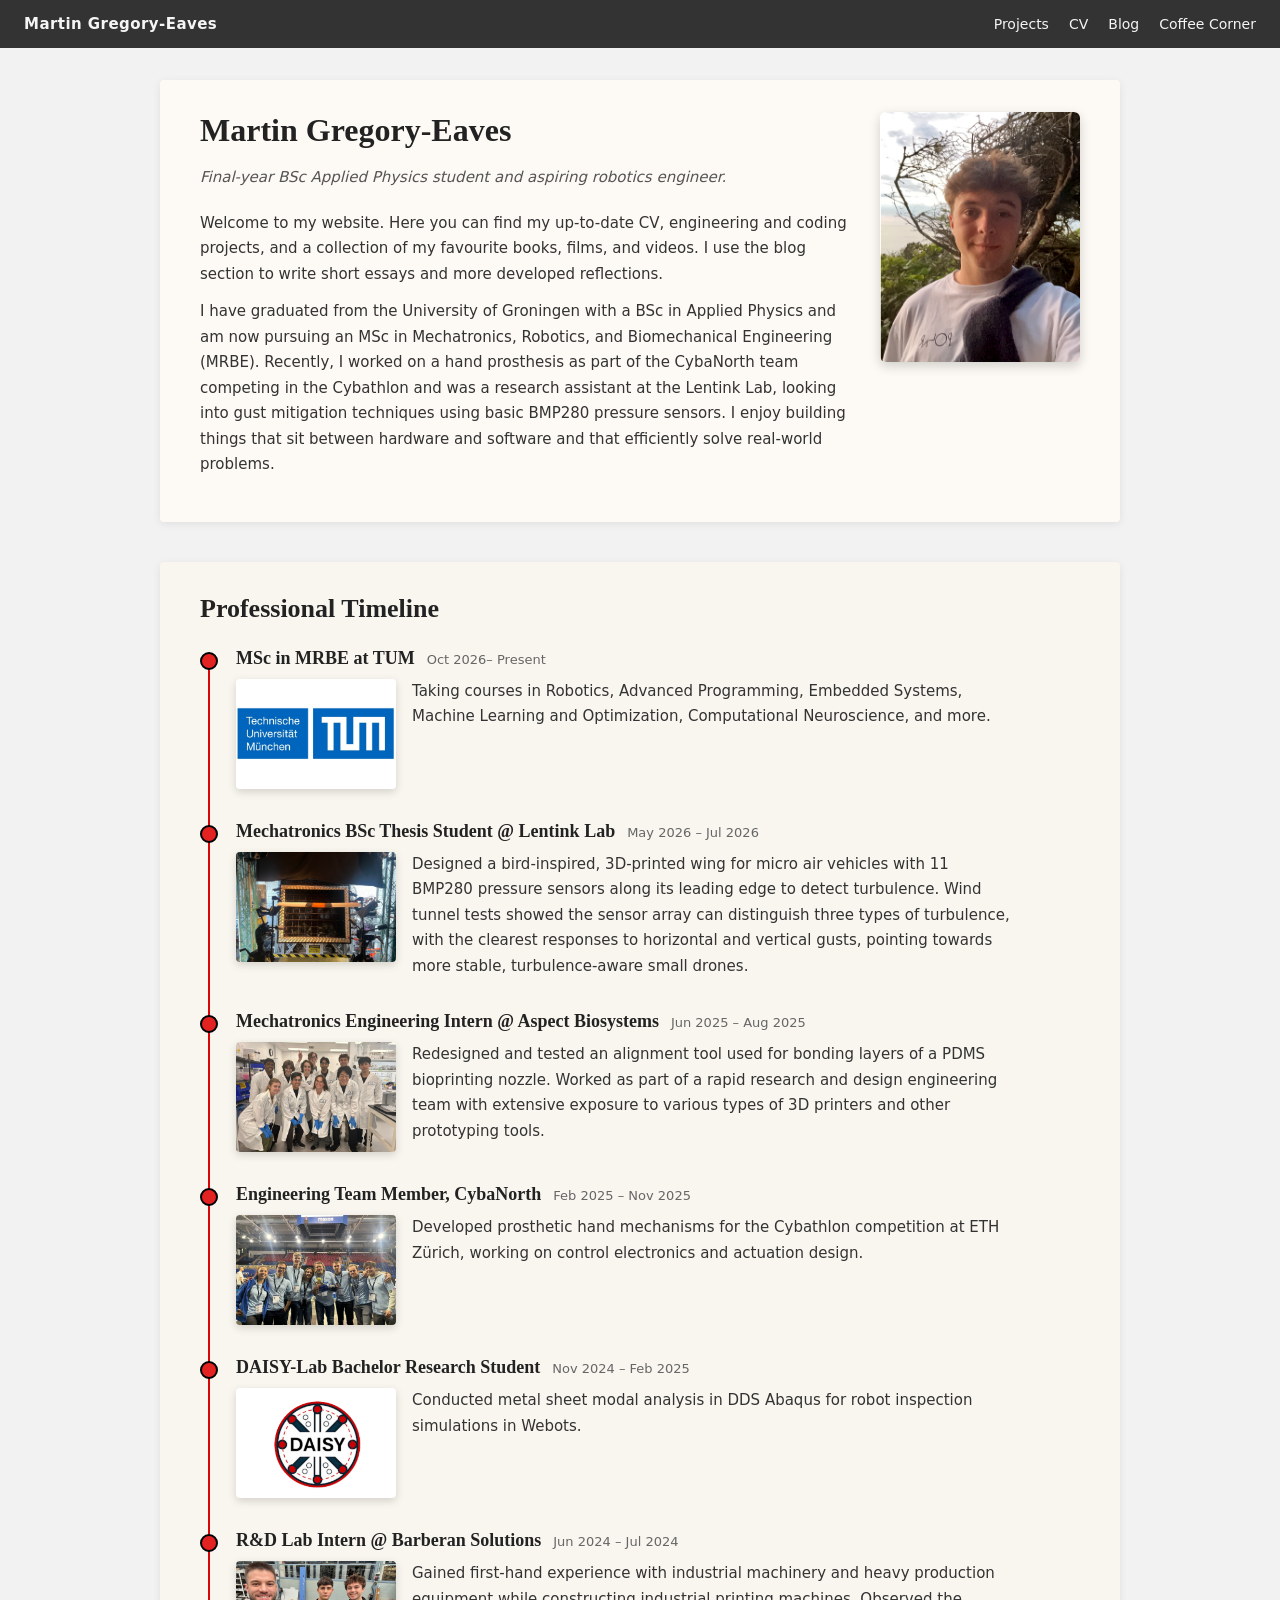
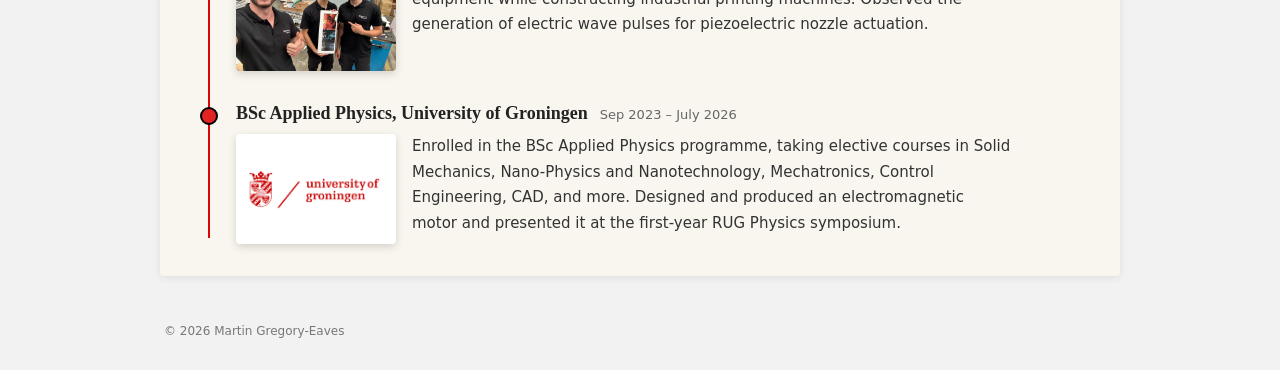
==== commit 3d464c4f: "commit" ====
--- a/index.html
+++ b/index.html
@@ -419,8 +419,8 @@
           <span class="timeline-date">Oct 2026– Present</span>
         </div>
         <div class="timeline-body">
-          <img src="/Users/martingregory-eaves/Documents/GitHub/MartinGEcodes.github.io/images/tum-logo.jpeg" alt="Aspect Biosystems team"
-               class="timeline-img" width="160" height="110" loading="lazy" />
+          <img src="images/tum_logo.jpeg" alt="Technical University of Munich logo"
+            class="timeline-img" width="160" height="110" loading="lazy" />
           <p class="timeline-text">
             Taking courses in Robotics, Advanced Programming, Embedded Systems, Machine Learning and Optimization, Computational Neuroscience, and more.
           </p>
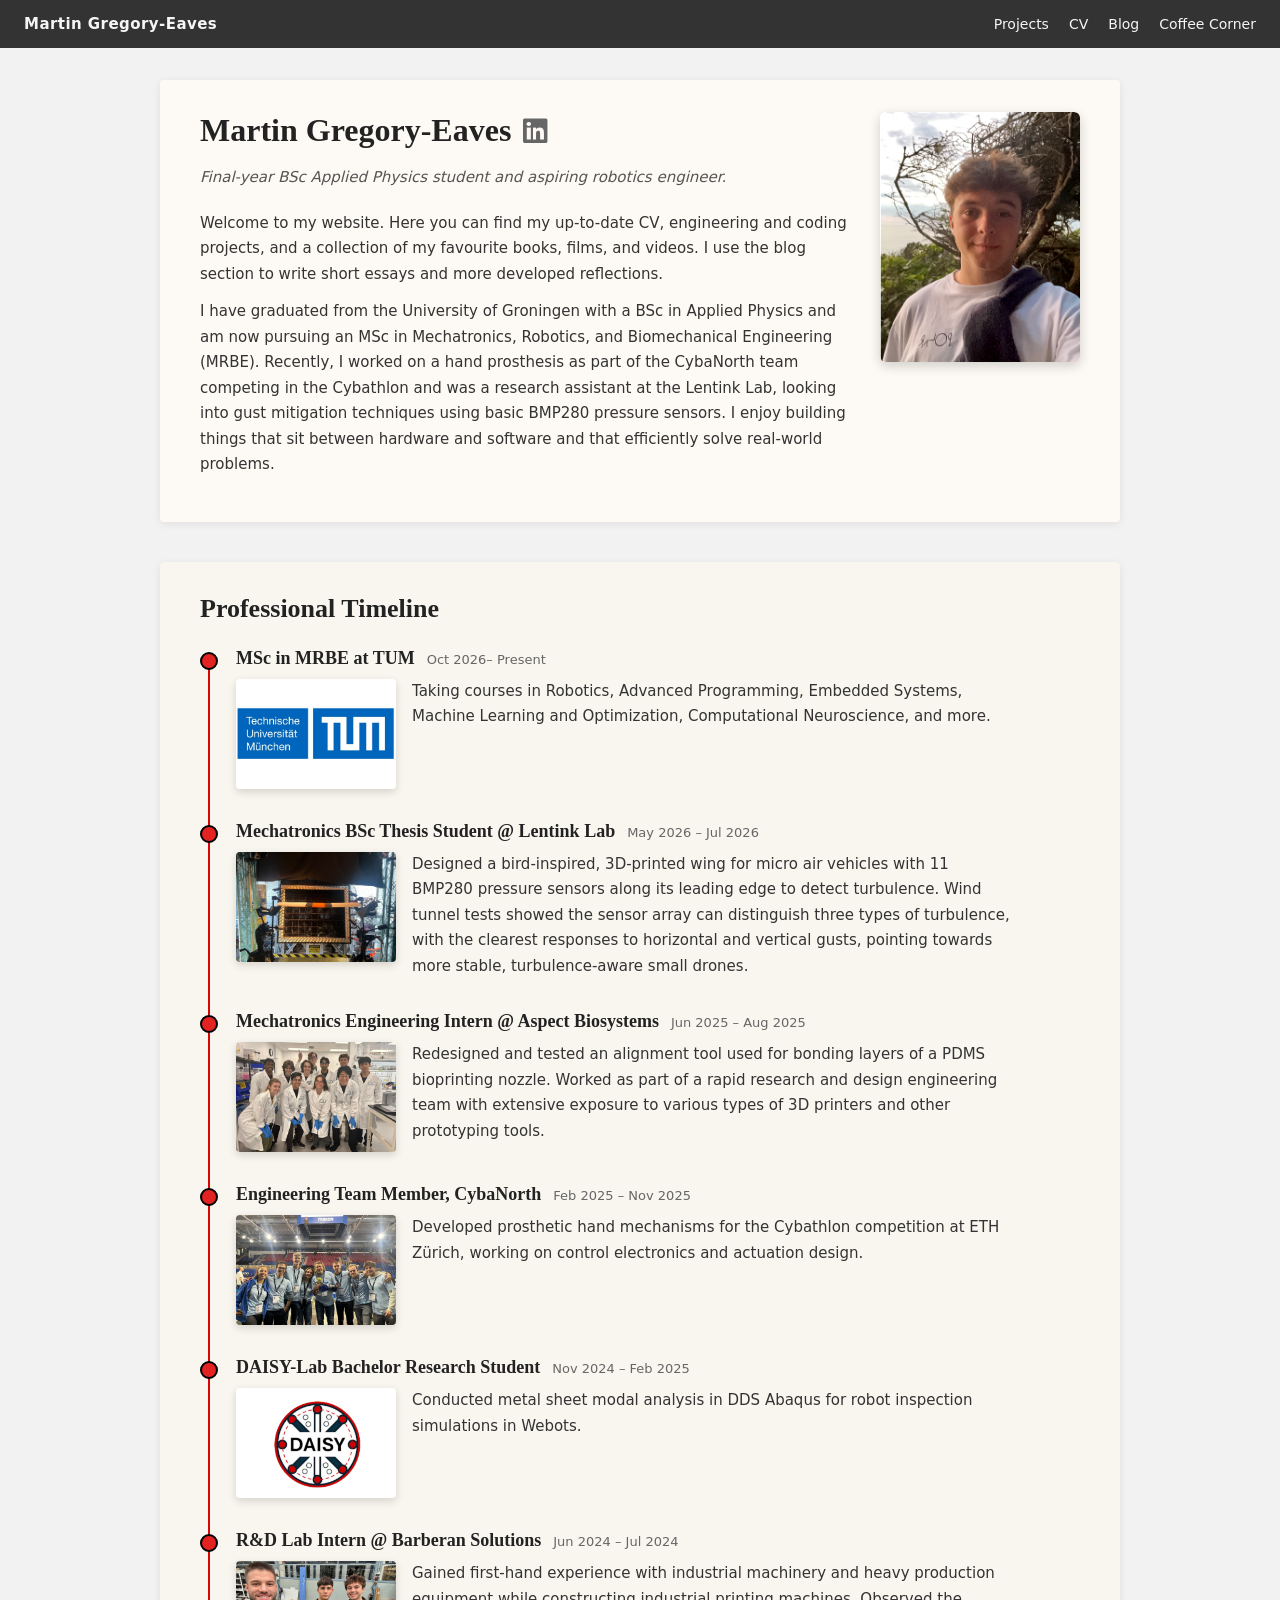
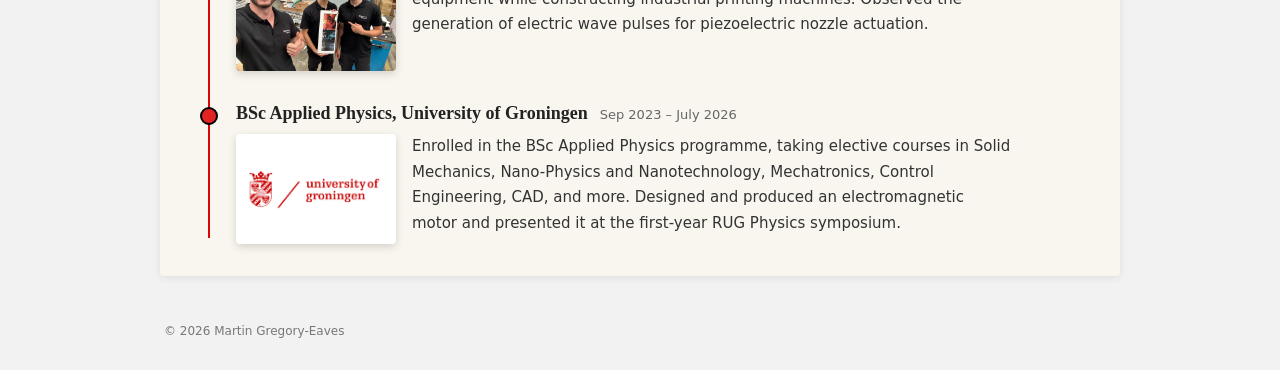
==== commit 45b30fb3: "added linkedin larp" ====
--- a/index.html
+++ b/index.html
@@ -4,6 +4,10 @@
   <meta charset="UTF-8" />
   <meta name="viewport" content="width=device-width, initial-scale=1.0" />
   <title>Martin Gregory-Eaves</title>
+  <!-- Font Awesome (for the LinkedIn icon) -->
+  <link rel="stylesheet"
+        href="https://cdnjs.cloudflare.com/ajax/libs/font-awesome/6.5.2/css/all.min.css"
+        crossorigin="anonymous" referrerpolicy="no-referrer" />
   <style>
     /* ---------- DESIGN TOKENS ---------- */
     :root {
@@ -13,6 +17,7 @@
       --header-bg: #333333;
       --header-text: #f5f5f5;
       --accent: #1e6bb8;
+      --linkedin: #0a66c2;
       --timeline-red: #db0505;
       --text: #222;
       --text-body: #333;
@@ -159,6 +164,35 @@
       margin: 0 0 16px;
     }
 
+    /* name + LinkedIn icon on one line */
+    .name-row {
+      display: flex;
+      align-items: center;
+      flex-wrap: wrap;
+      gap: 12px;
+      margin: 0 0 16px;
+    }
+
+    .name-row h1 {
+      margin: 0;
+    }
+
+    .linkedin-link {
+      display: inline-flex;
+      align-items: center;
+      font-size: 28px;
+      line-height: 1;
+      color: var(--text-muted);
+      transition: color var(--ease), transform var(--ease);
+    }
+
+    .linkedin-link:hover,
+    .linkedin-link:focus-visible {
+      color: var(--linkedin);
+      transform: translateY(-1px);
+      text-decoration: none;
+    }
+
     .tagline {
       font-style: italic;
       margin-bottom: 20px;
@@ -346,7 +380,16 @@
   <main class="card content-wrapper">
     <article class="intro">
       <div class="intro-text">
-        <h1>Martin Gregory-Eaves</h1>
+        <div class="name-row">
+          <h1>Martin Gregory-Eaves</h1>
+          <a href="https://www.linkedin.com/in/martin-ge"
+             class="linkedin-link"
+             target="_blank" rel="noopener noreferrer"
+             aria-label="Martin Gregory-Eaves on LinkedIn"
+             title="LinkedIn">
+            <i class="fa-brands fa-linkedin" aria-hidden="true"></i>
+          </a>
+        </div>
         <p class="tagline">
           Final-year BSc Applied Physics student and aspiring robotics engineer.
         </p>
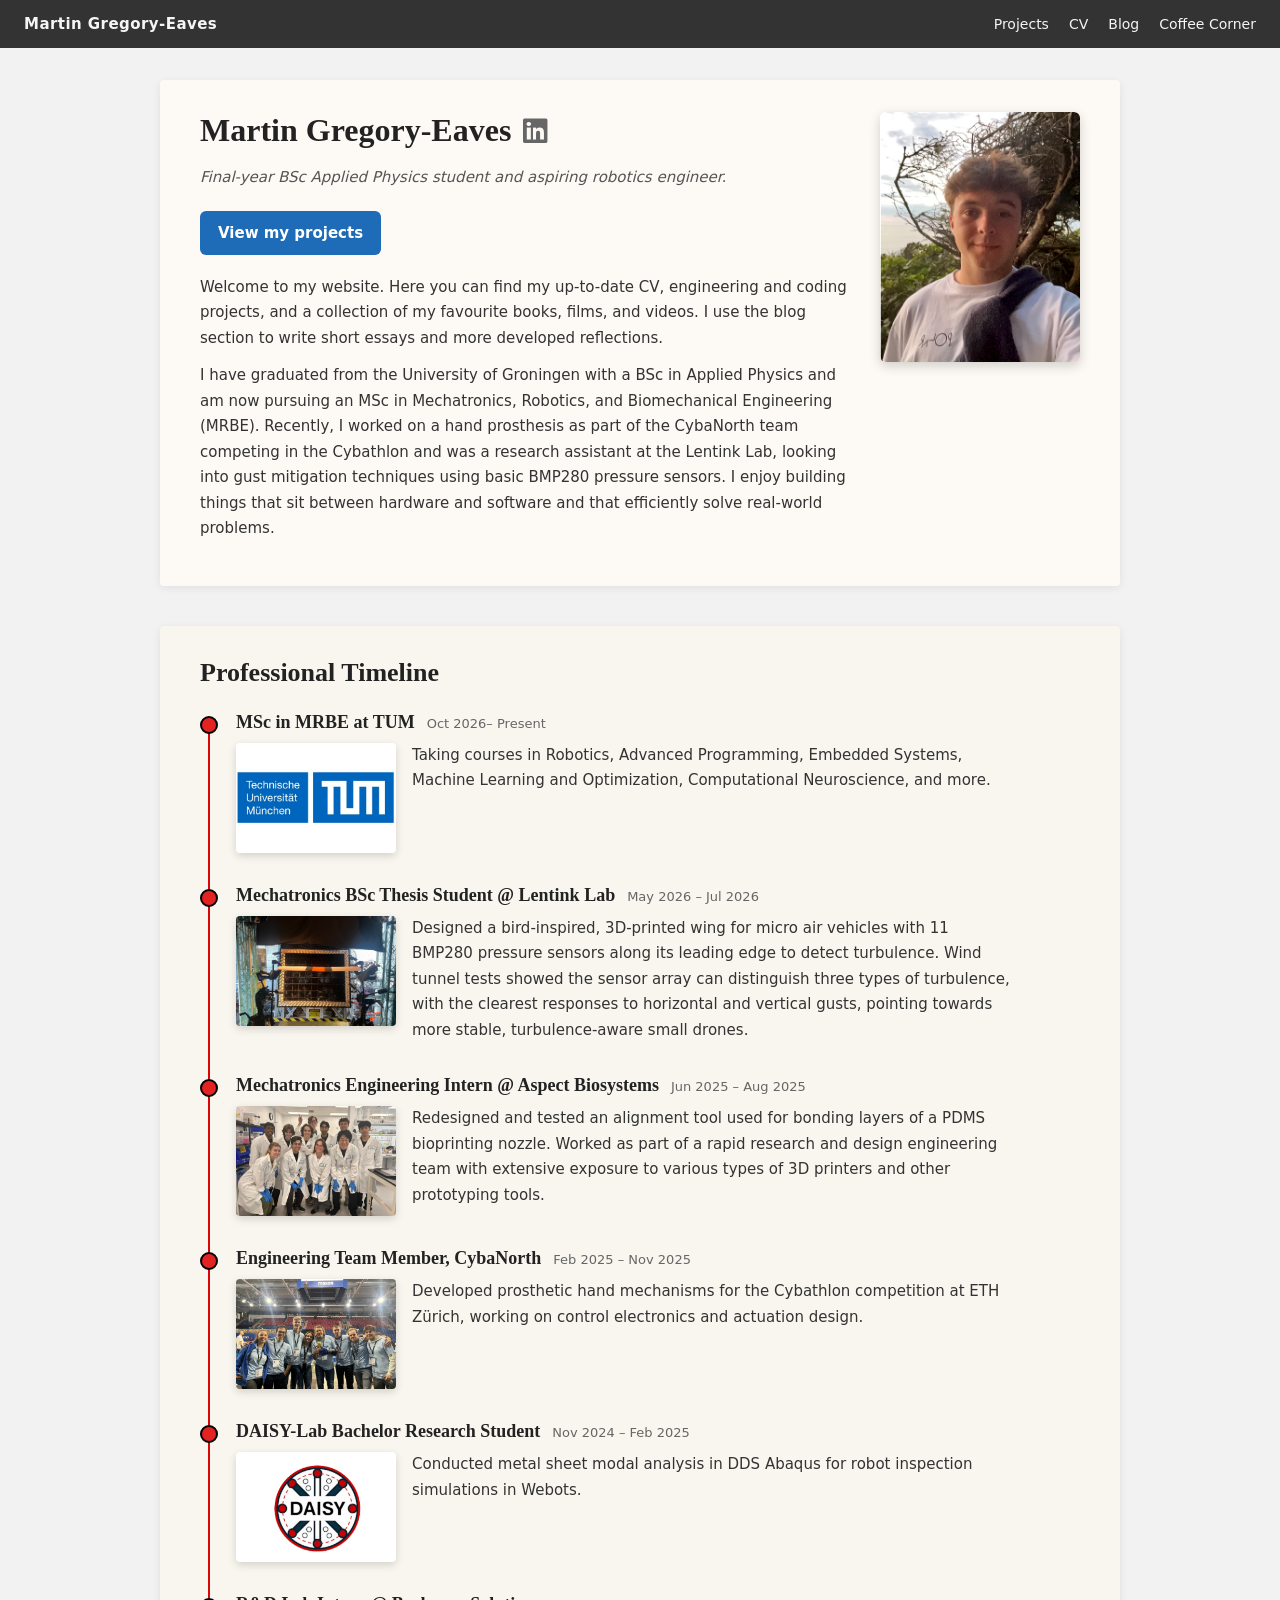
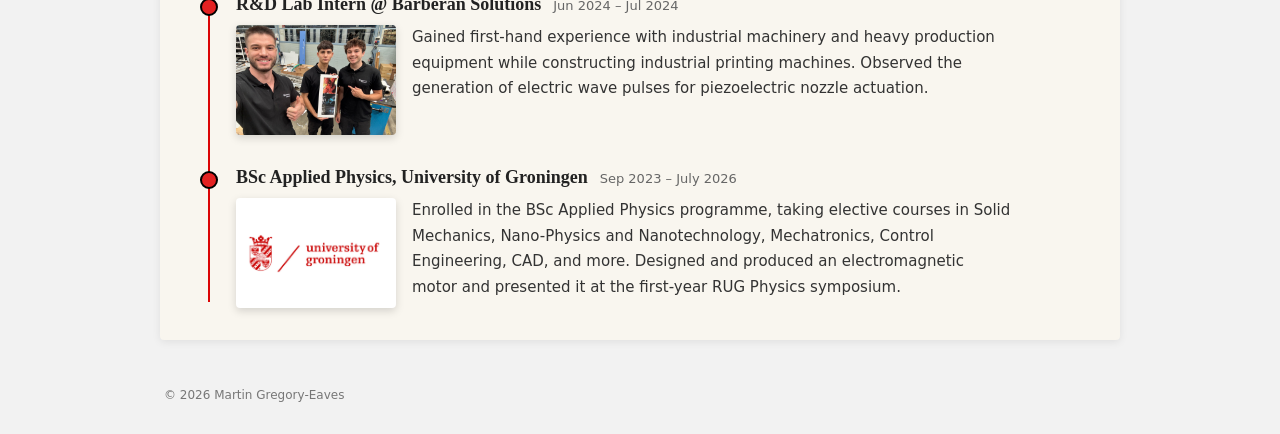
==== commit 53d36659: "Update index.html" ====
--- a/index.html
+++ b/index.html
@@ -199,6 +199,29 @@
       color: #555;
     }
 
+    .projects-button {
+      display: inline-flex;
+      align-items: center;
+      min-height: 44px;
+      margin-bottom: 20px;
+      padding: 10px 18px;
+      border-radius: 6px;
+      background: var(--accent);
+      color: #fff;
+      font-size: 15px;
+      font-weight: 600;
+    }
+
+    .projects-button:hover {
+      background: #185995;
+      text-decoration: none;
+    }
+
+    .projects-button:focus-visible {
+      outline: 3px solid var(--text);
+      outline-offset: 3px;
+    }
+
     /* ---------- TIMELINE ---------- */
     .timeline-box {
       background: var(--bg-timeline);
@@ -393,6 +416,7 @@
         <p class="tagline">
           Final-year BSc Applied Physics student and aspiring robotics engineer.
         </p>
+        <a class="projects-button" href="projetcts.html">View my projects</a>
 
         <p>
           Welcome to my website. Here you can find my up-to-date CV, engineering and coding
